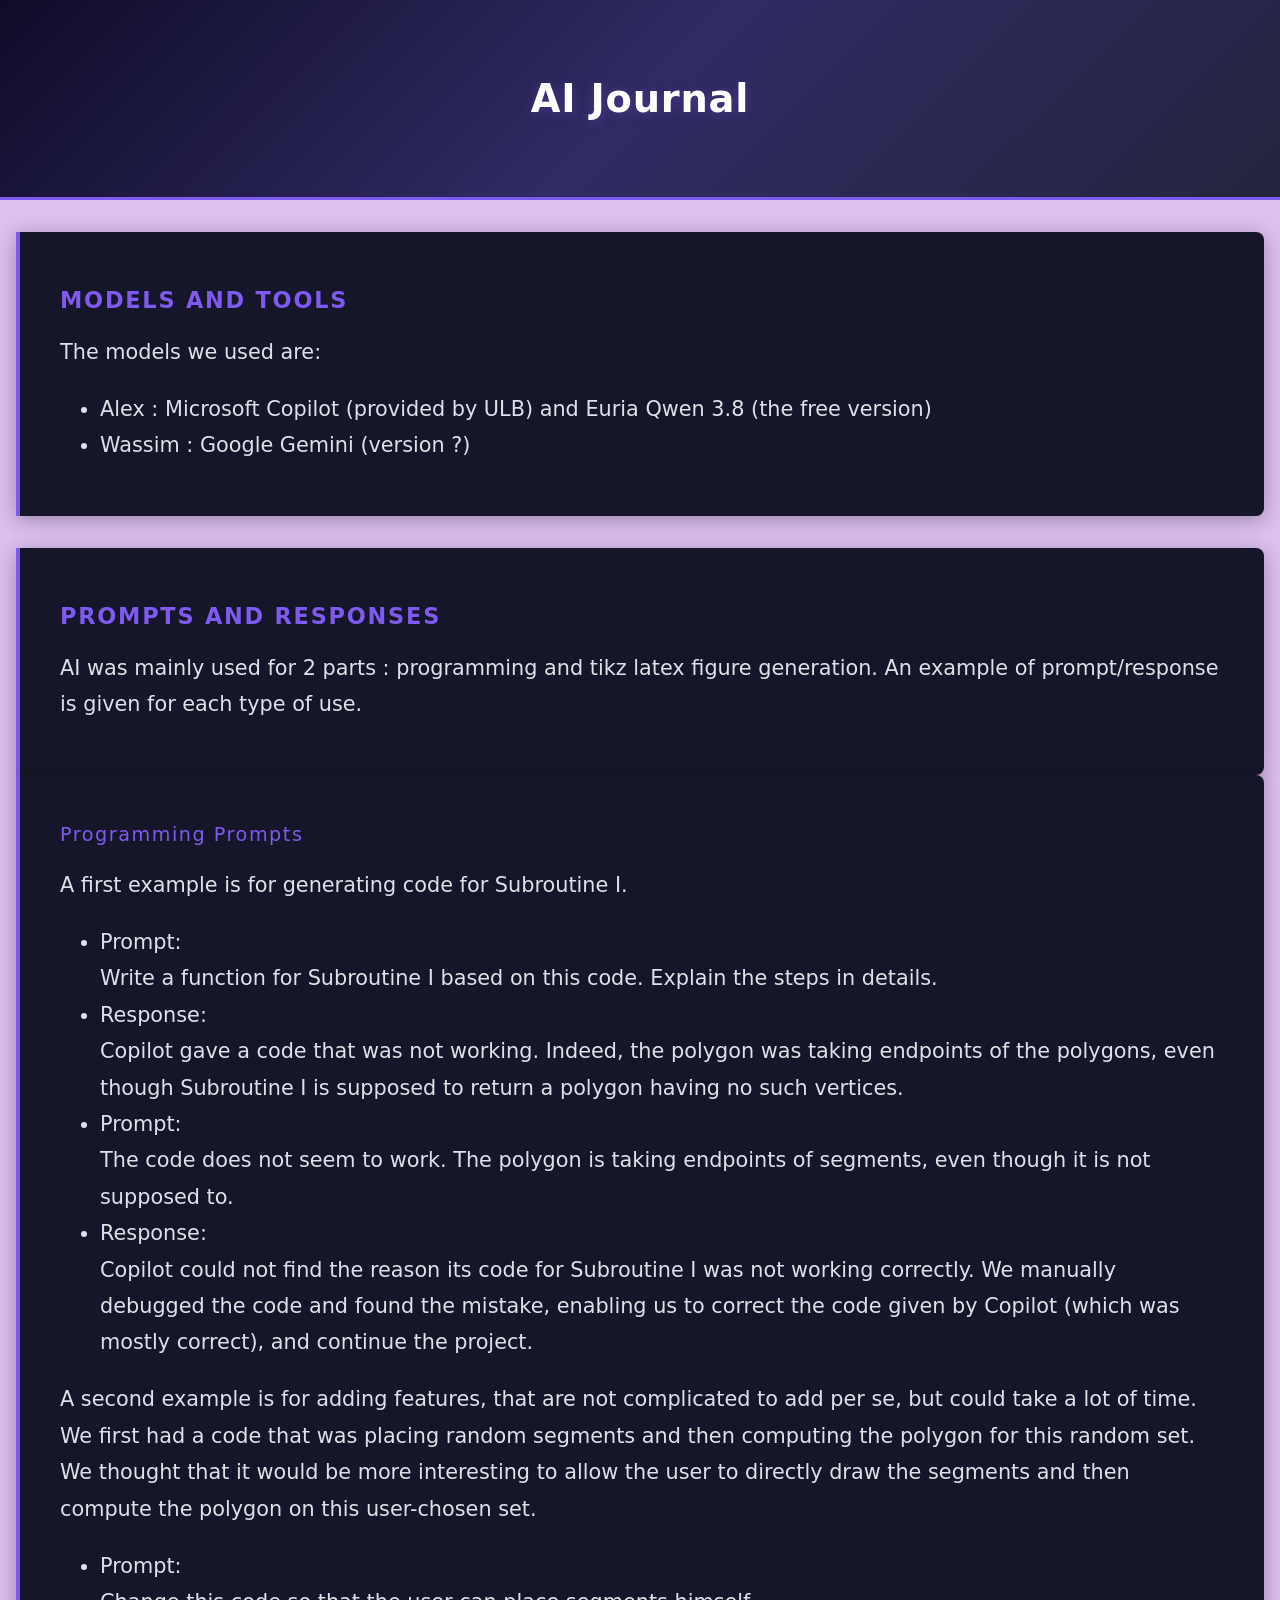
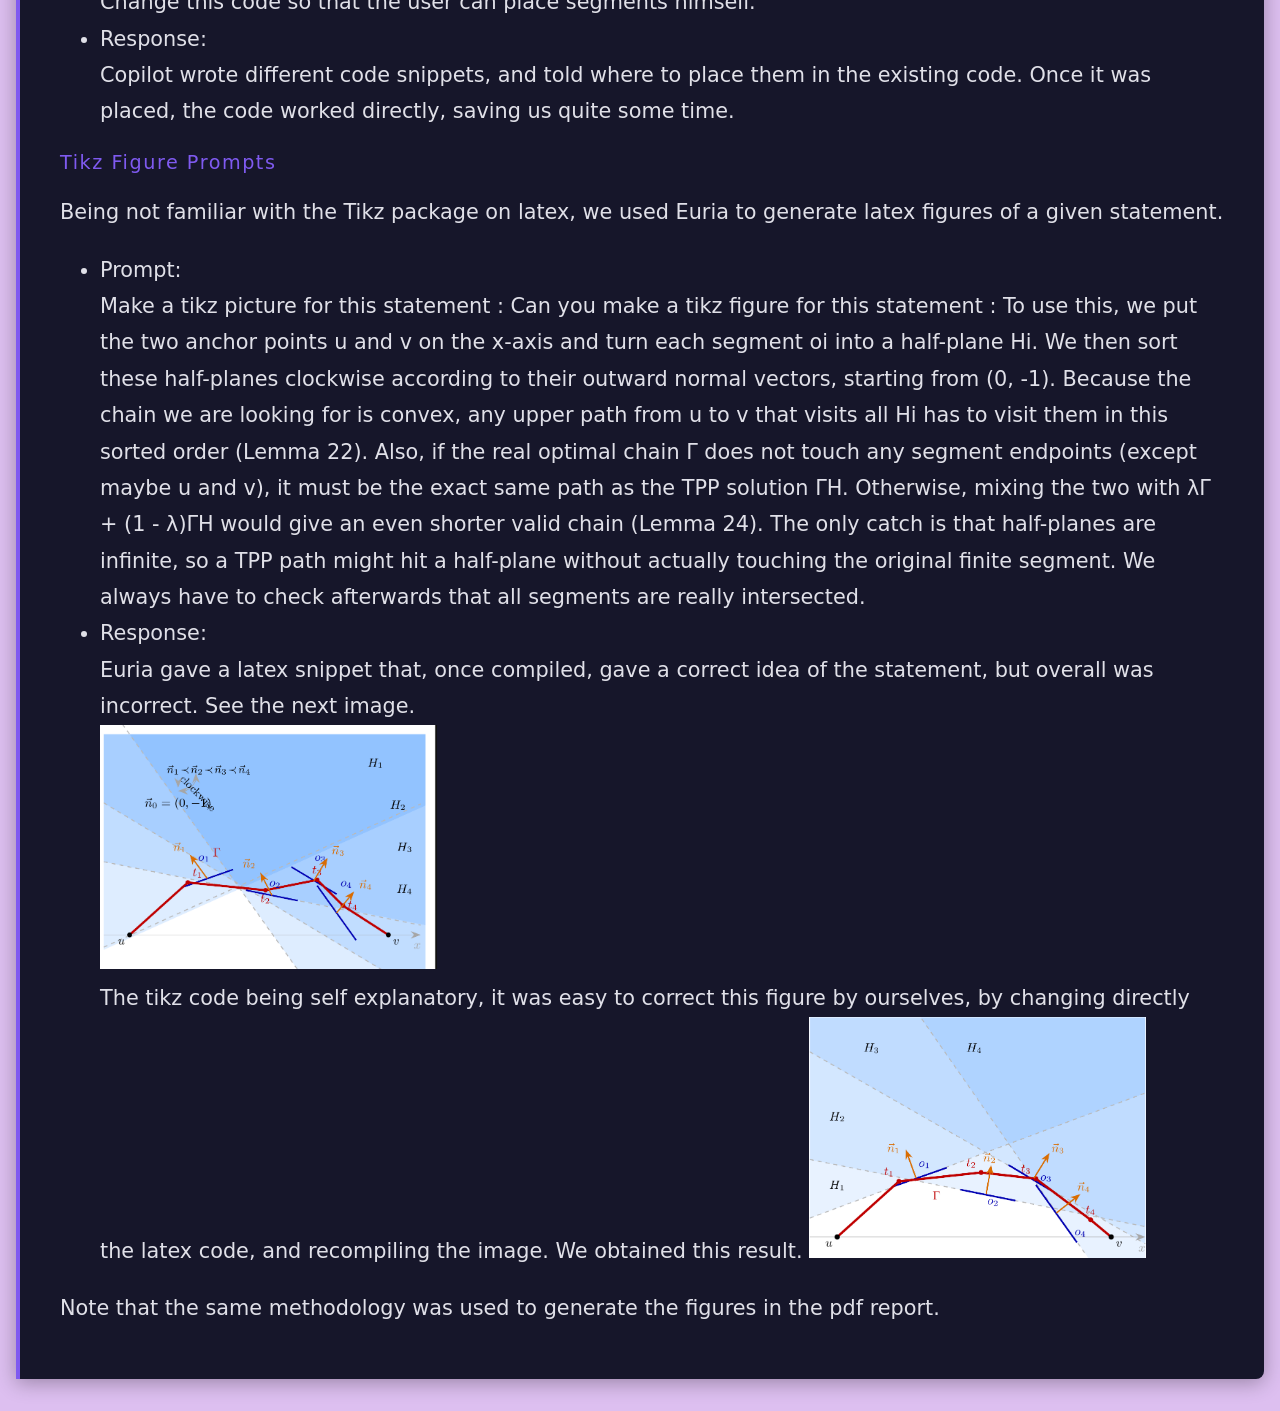
==== AIJournal.html @ f4a9eea4 "Added figures in homepage + AIJournal + report" ====
<!DOCTYPE html>
<html lang="en">
<head>
  <meta charset="UTF-8">
  <title>AI Journal Page</title>
  <link rel="stylesheet" href="style.css">
</head>
<body>
<div id="title">
    <h1>
        AI Journal
    </h1>
</div>

<div class="content-row">
    <div class="introduction">
        <h3>Models and Tools</h3>
        <p>
            The models we used are:
        </p>
        <ul>
            <li>Alex : Microsoft Copilot (provided by ULB) and Euria Qwen 3.8 (the free version)</li>
            <li>Wassim : Google Gemini (version ?)</li>
        </ul>
    </div>
    
    <div id="algorithm-explanation">
        <div class="introduction">
            <h3>Prompts and Responses</h3>
            <p>
                AI was mainly used for 2 parts : programming and tikz latex figure generation. An example of prompt/response is given for each type of use. 
            </p>
        </div>
        <div class="introduction">
            <h2>Programming Prompts</h2>
            <p>
                A first example is for generating code for Subroutine I. 
            </p>
            <ul>
                <li>Prompt: <br>Write a function for Subroutine I based on this code. Explain the steps in details.</li>
                <li>Response: <br>Copilot gave a code that was not working. Indeed, the polygon was taking endpoints of the polygons, even though Subroutine I is supposed to return 
                        a polygon having no such vertices. </li>
                <li>Prompt: <br>The code does not seem to work. The polygon is taking endpoints of segments, even though it is not supposed to. </li>
                <li>Response: <br>Copilot could not find the reason its code for Subroutine I was not working correctly. We manually debugged the code and found the mistake, enabling us 
                        to correct the code given by Copilot (which was mostly correct), and continue the project. </li>
            </ul>
            <p>
                A second example is for adding features, that are not complicated to add per se, but could take a lot of time. We first had a code that was placing random 
                        segments and then computing the polygon for this random set. We thought that it would be more interesting to allow the user to directly draw the segments 
                        and then compute the polygon on this user-chosen set. 
            </p>
            <ul>
                <li>Prompt: <br>Change this code so that the user can place segments himself. </li>
                <li>Response: <br>Copilot wrote different code snippets, and told where to place them in the existing code. Once it was placed, the code worked directly, saving us 
                        quite some time. </li>
            </ul>
            <h2>Tikz Figure Prompts</h2>
            <p>
                Being not familiar with the Tikz package on latex, we used Euria to generate latex figures of a given statement. 
            </p>
            <ul>
                <li>Prompt: <br>Make a tikz picture for this statement : Can you make a tikz figure for this statement :
To use this, we put the two anchor points u and v on the x-axis and turn each segment oi into a half-plane Hi. We then sort these half-planes clockwise according to their outward normal vectors, starting from (0, -1). Because the chain we are looking for is convex, any upper path from u to v that visits all Hi has to visit them in this sorted order (Lemma 22). Also, if the real optimal chain Γ does not touch any segment endpoints (except maybe u and v), it must be the exact same path as the TPP solution ΓH. Otherwise, mixing the two with λΓ + (1 - λ)ΓH would give an even shorter valid chain (Lemma 24). The only catch is that half-planes are infinite, so a TPP path might hit a half-plane without actually touching the original finite segment. We always have to check afterwards that all segments are really intersected.</li>
                <li>Response: <br>Euria gave a latex snippet that, once compiled, gave a correct idea of the statement, but overall was incorrect. See the next image.</li>
                <img src="images/euria_bad_fig.png" width="30%" height="auto" alt="">
                        <br>
                The tikz code being self explanatory, it was easy to correct this figure by ourselves, by changing directly the latex code, and recompiling the image. We obtained this result. 
                <img src="images/reduction.png" width="30%" height="auto" alt="">
            </ul>
            <p>
                Note that the same methodology was used to generate the figures in the pdf report. 
            </p>
        </div>
    </div>
</div>


</body>
</html>
---- style.css ----
html, body {
    margin: 0;
    padding: 0;
    background-color: rgba(160, 79, 213, 0.2);
}

h3 {
    font-family: 'Segoe UI', system-ui, sans-serif;
    font-size: 1.4rem;
    font-weight: 600;
    color: #7f5af0;
    margin-bottom: 1rem;
    text-transform: uppercase;
    letter-spacing: 0.08em;
}

h2 {
    font-family: 'Segoe UI', system-ui, sans-serif;
    font-size: 1.2rem;
    font-weight: 400;
    color: #7f5af0;
    margin-bottom: 1rem;
    letter-spacing: 0.08em;
}

ul {
    font-family: 'Segoe UI', system-ui, sans-serif;
    font-size: 1.3rem;
    line-height: 1.75;
    color: #e0e0e8;
}

#title {
    display: flex;
    justify-content: center;
    padding: 3rem 1.5rem;
    background: linear-gradient(135deg, #0f0c29, #302b63, #24243e);
    border-bottom: 3px solid #7f5af0;
}

#title h1 {
    font-family: 'Segoe UI', system-ui, sans-serif;
    font-size: clamp(1.4rem, 3.5vw, 2.4rem);
    font-weight: 700;
    color: #fffffe;
    text-align: center;
    letter-spacing: 0.02em;
    line-height: 1.3;
    max-width: 800px;
    text-shadow: 0 2px 12px rgba(127, 90, 240, 0.3);
}

.content-row {
    display: flex;
    flex-wrap: wrap;
    gap: 2rem;
    padding: 2rem 1rem;
    align-items: flex-start;
}

.introduction {
    flex: 1 1 400px;
    padding: 2rem 2.5rem;
    background: #16162a;
    border-left: 4px solid #7f5af0;
    border-radius: 0 8px 8px 0;
    box-shadow: 0 4px 20px rgba(0, 0, 0, 0.3);
}

.introduction p {
    font-family: 'Segoe UI', system-ui, sans-serif;
    font-size: 1.3rem;
    line-height: 1.75;
    color: #e0e0e8;
}

.introduction a {
    color: #7f5af0;
    text-decoration: none;
    border-bottom: 1px dashed #7f5af0;
    transition: color 0.2s, border-color 0.2s;
}

.introduction a:hover {
    font-size: 101%;
    color: #a78bfa;
    border-bottom-color: #a78bfa;
}

#illustration {
    flex: 1 1 100px;
    padding: 2rem 2.5rem;
    background: #16162a;
    border-left: 4px solid #7f5af0;
    border-radius: 0 8px 8px 0;
    box-shadow: 0 4px 20px rgba(0, 0, 0, 0.3);
    align-items: center;
    text-align: center;
}

#illustration img {
    width: 60%;
    height: auto;
    border-radius: 6px;
    border: 1px solid #2a2a4a;
}

#reduction {
    flex: 1 1 100px;
    padding: 2rem 2.5rem;
    background: #16162a;
    border-left: 4px solid #7f5af0;
    border-radius: 0 8px 8px 0;
    box-shadow: 0 4px 20px rgba(0, 0, 0, 0.3);
    align-items: center;
    text-align: center;
}

#reduction img {
    width: 80%;
    height: auto;
    border-radius: 6px;
    border: 1px solid #2a2a4a;
}

#demonstration {
    max-width: 1200px;
    margin: 1rem auto 3rem;
    padding: 2rem 2.5rem;
    background: #16162a;
    border-left: 4px solid #7f5af0;
    border-radius: 0 8px 8px 0;
    box-shadow: 0 4px 20px rgba(0, 0, 0, 0.3);
}

#demonstration p {
    font-family: 'Segoe UI', system-ui, sans-serif;
    font-size: 1.3rem;
    line-height: 1.75;
    color: #e0e0e8;
    margin-bottom: 1.5rem;
}

#demonstration a {
    text-decoration: none;
}

#demo_button {
    font-family: 'Segoe UI', system-ui, sans-serif;
    font-size: 1rem;
    font-weight: 600;
    letter-spacing: 0.04em;
    color: #fffffe;
    background: #7f5af0;
    border: none;
    border-radius: 6px;
    padding: 0.75rem 2.5rem;
    cursor: pointer;
    transition: background 0.2s, transform 0.15s, box-shadow 0.2s;
}

#demo_button:hover {
    background: #a78bfa;
    transform: translateY(-2px);
    box-shadow: 0 6px 18px rgba(127, 90, 240, 0.4);
}

#demo_button:active {
    transform: translateY(0);
}

.parts{
    display: flex;
    margin: 20px;
}
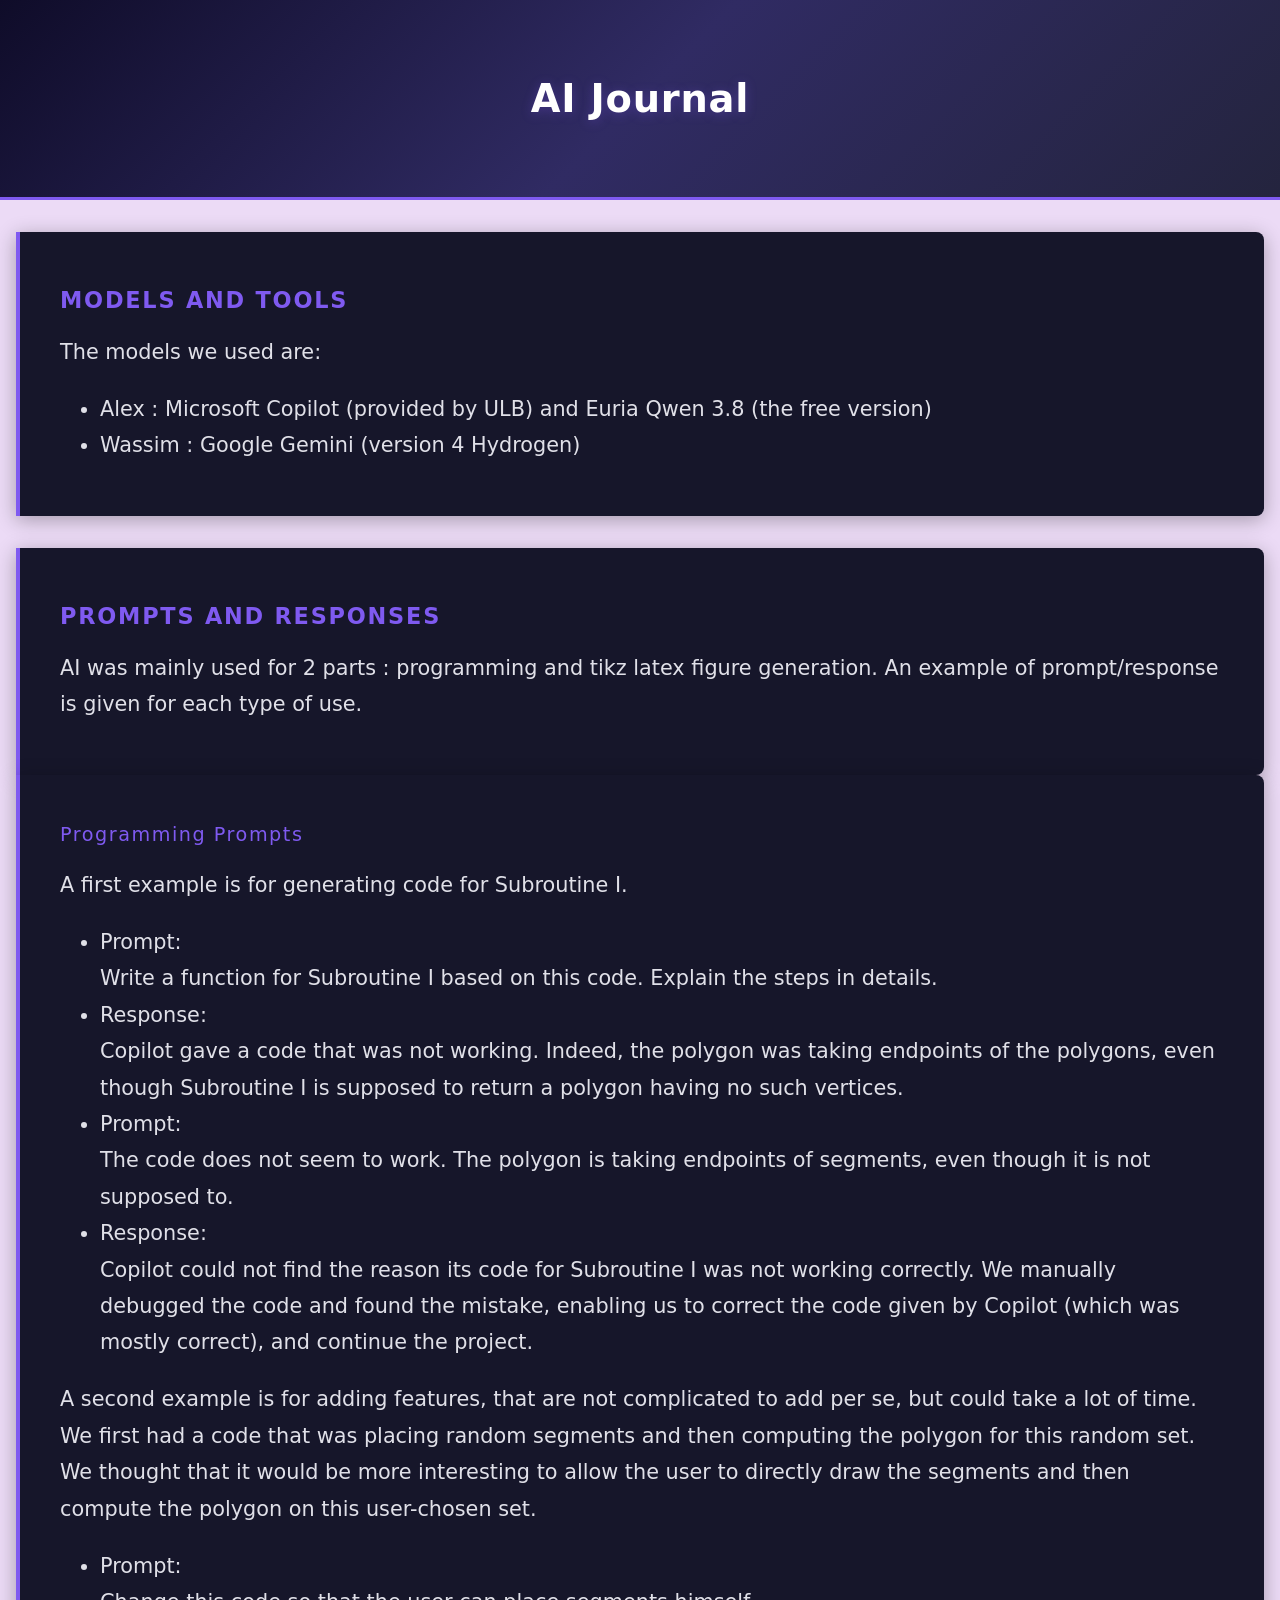
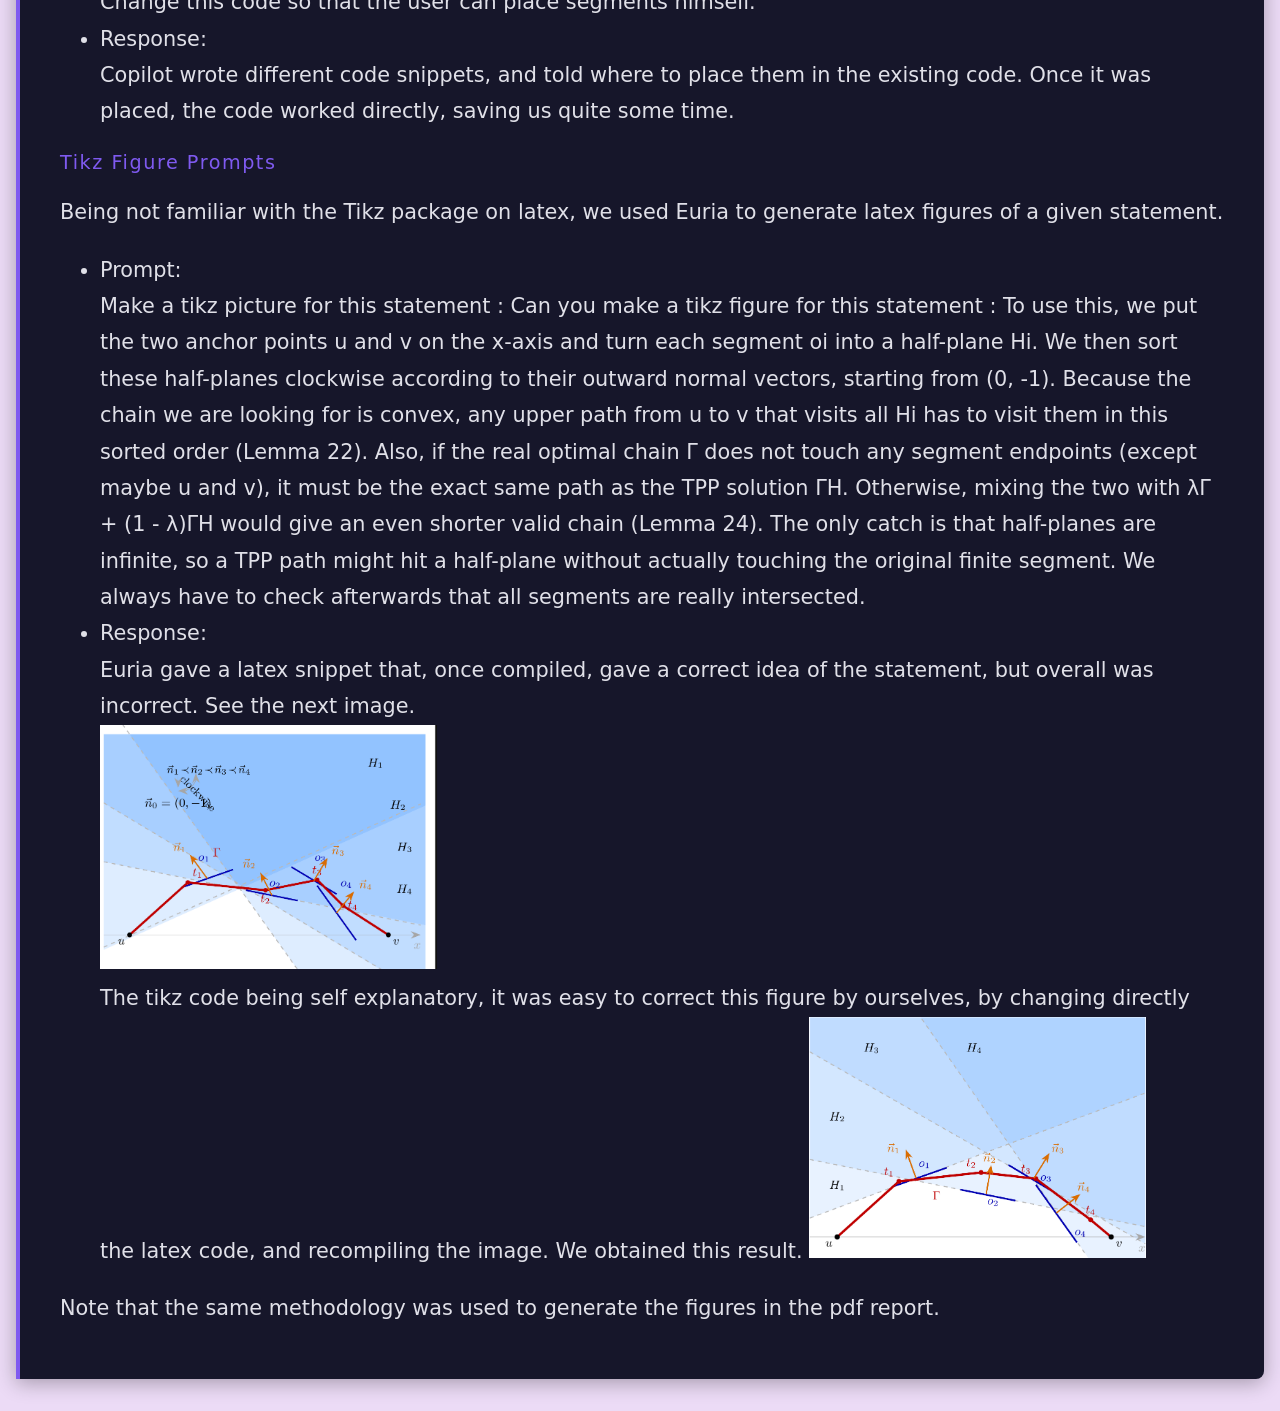
==== commit adecb506: "last changes" ====
--- a/AIJournal.html
+++ b/AIJournal.html
@@ -20,7 +20,7 @@
         </p>
         <ul>
             <li>Alex : Microsoft Copilot (provided by ULB) and Euria Qwen 3.8 (the free version)</li>
-            <li>Wassim : Google Gemini (version ?)</li>
+            <li>Wassim : Google Gemini (version 4 Hydrogen)</li>
         </ul>
     </div>
     
--- a/style.css
+++ b/style.css
@@ -2,6 +2,10 @@
     margin: 0;
     padding: 0;
     background-color: rgba(160, 79, 213, 0.2);
+}
+
+body{
+    height: 10vh;
 }
 
 h3 {
@@ -99,7 +103,7 @@
 }
 
 #illustration img {
-    width: 60%;
+    width: 70%;
     height: auto;
     border-radius: 6px;
     border: 1px solid #2a2a4a;
@@ -169,6 +173,33 @@
     transform: translateY(0);
 }
 
+#demoDisplayDiv{
+display: block;
+}
+
+#demoFrame{
+    display: flex;
+    margin-left: auto;
+    margin-right: auto;
+    margin-top: 25px;
+    margin-bottom: 25px;
+}
+
+#demoFrame html{
+    overflow:hidden;
+}
+
+#demoScriptWrapper{
+    margin: 20px;
+    padding: 2rem 2.5rem;
+    background: #16162a;
+    border: 4px solid #7f5af0;
+    border-radius: 0 8px 8px 0;
+    box-shadow: 0 4px 20px rgba(0, 0, 0, 0.3);
+
+}
+
+
 .parts{
     display: flex;
     margin: 20px;
